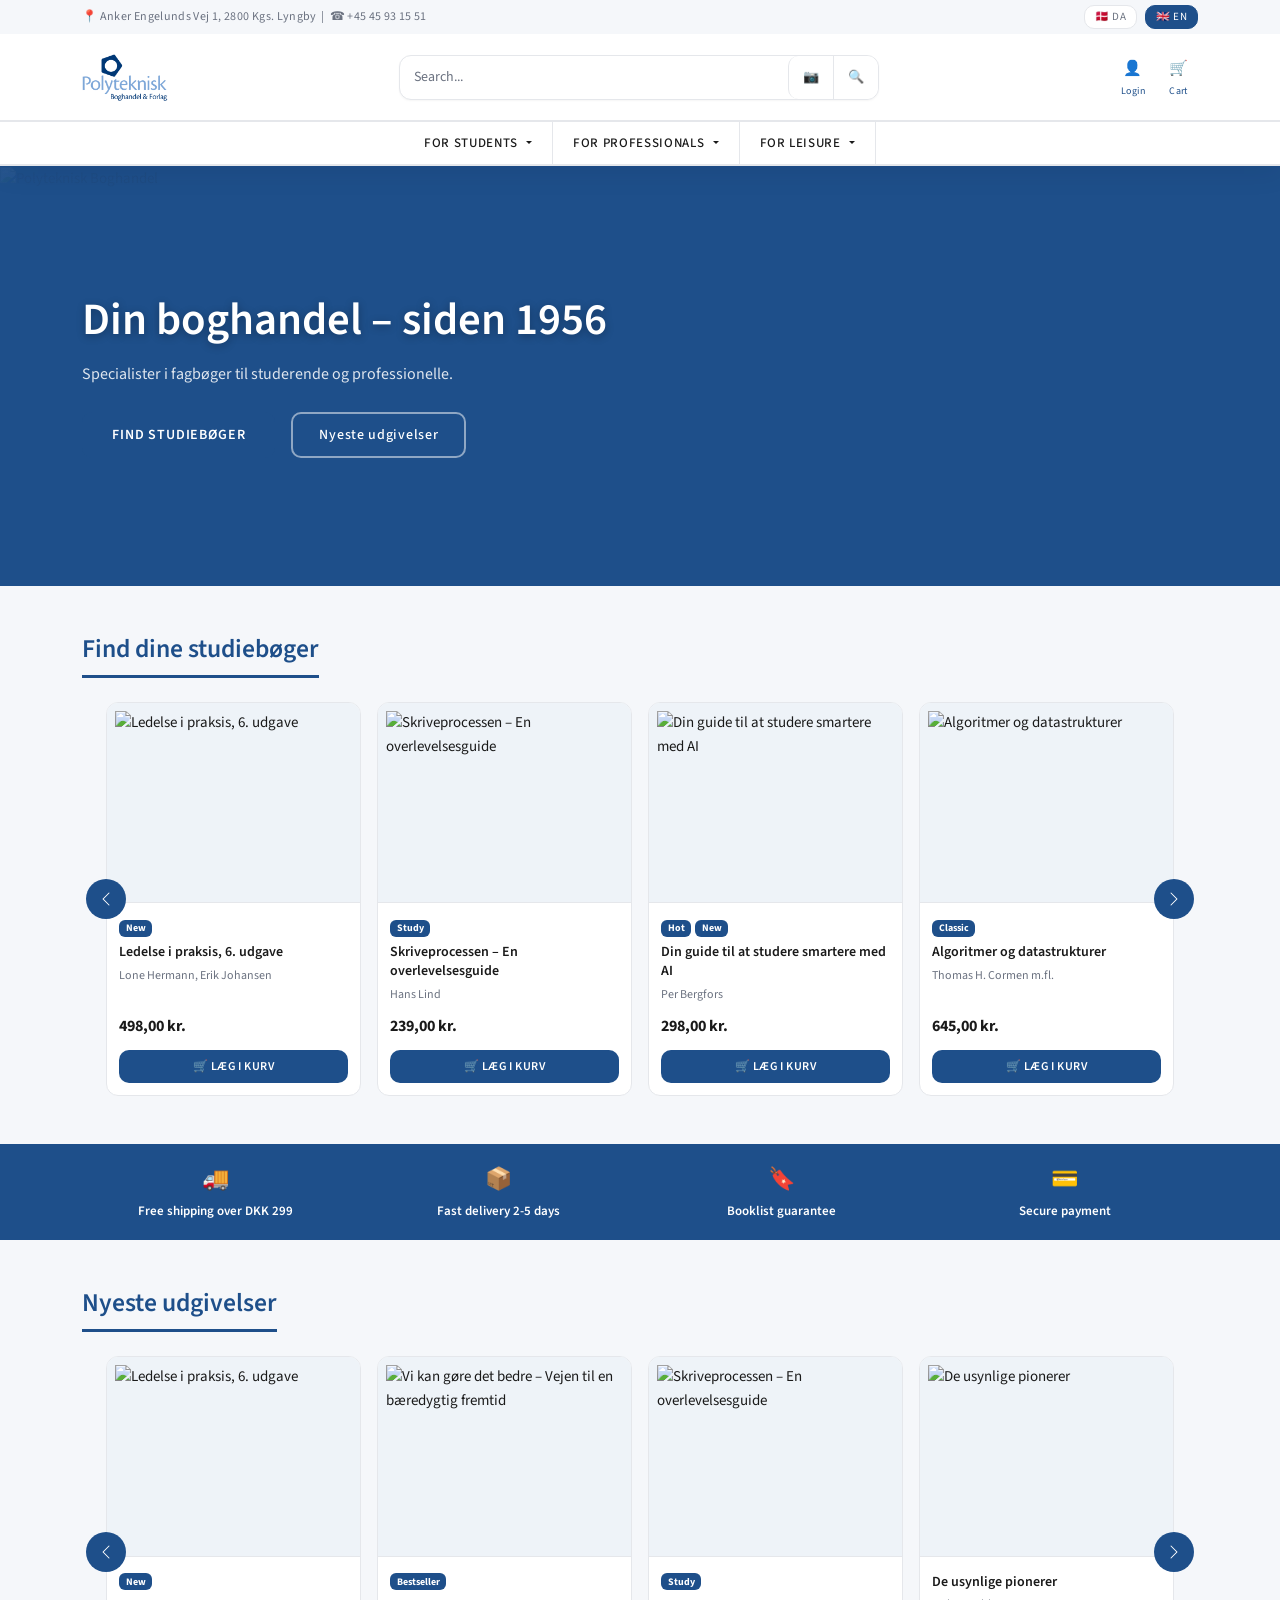
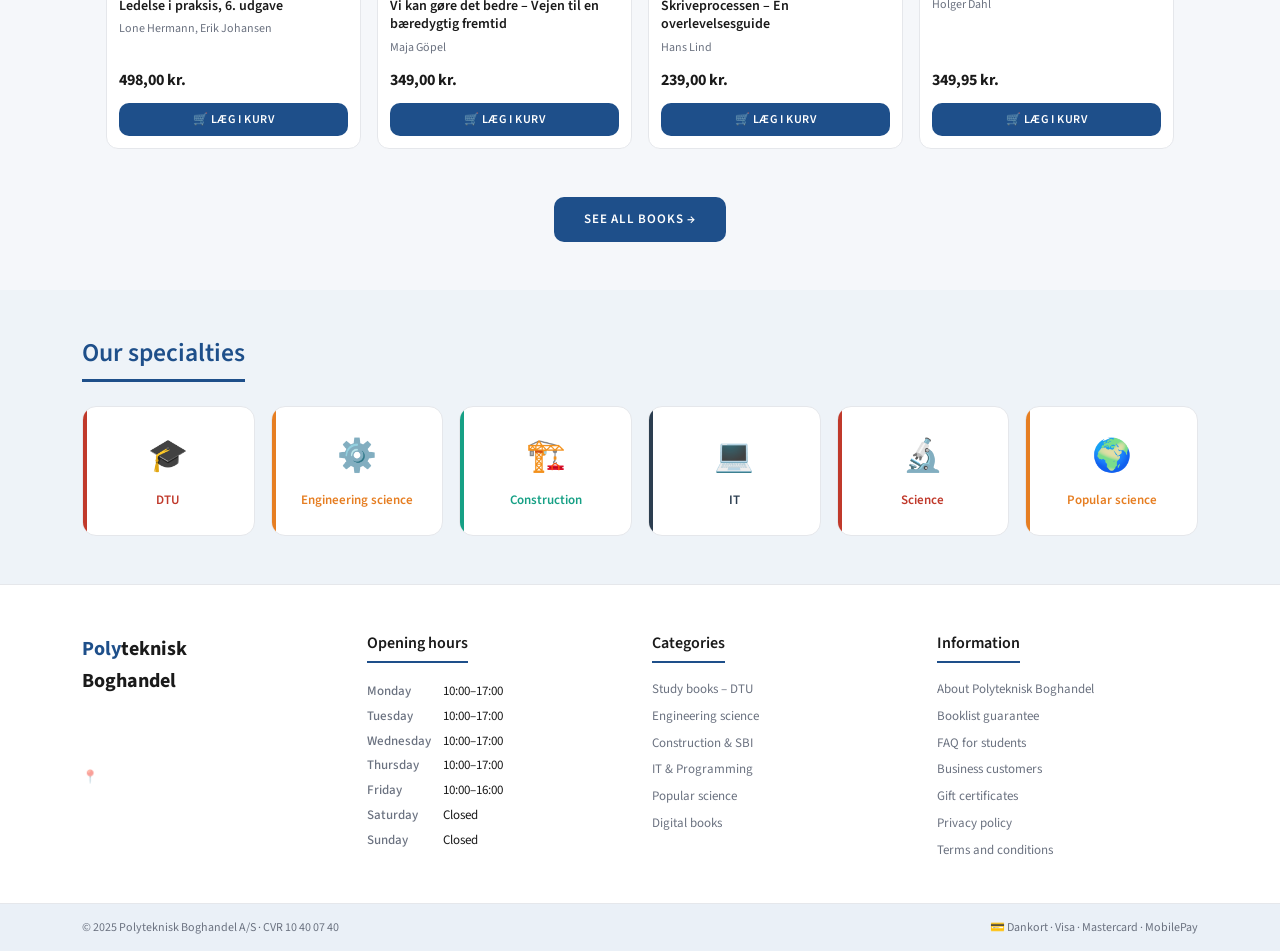
==== index-en.html @ ca93e213 "demo quickie" ====
<!DOCTYPE html>
<html lang="en">
<head>
  <meta charset="UTF-8">
  <meta name="viewport" content="width=device-width, initial-scale=1.0">
  <title>Polyteknisk Boghandel – Home</title>
  <link rel="icon" type="image/svg+xml" href="assets/polyteknisk-tab-icon-approx.svg">
  <link rel="stylesheet" href="https://cdn.jsdelivr.net/npm/bootstrap@5.3.3/dist/css/bootstrap.min.css">
  <link rel="stylesheet" href="styles.css">
</head>
<body>
  
  <!-- Header injected by partials.js -->
  <div id="header-mount">  </div>

  <section class="hero-section">
    <img class="hero-img"
      src="https://images.unsplash.com/photo-1481627834876-b7833e8f5570?w=1400&q=80"
      alt="Polyteknisk Boghandel">
    <div class="hero-overlay">
      <div class="container">
        <div class="hero-text">
          <h1 data-i18n="hero.title">Your bookstore – <em>since 1956</em></h1>
          <p data-i18n="hero.sub">Specialists in academic books for students and professionals.</p>
          <div class="d-flex gap-3 flex-wrap">
            <a href="product.html?cat=students" class="btn-hero" data-i18n="hero.btn1">Find your studybooks</a>
            <a href="product.html" class="btn-hero-outline" data-i18n="hero.btn2">Newly published books</a>
          </div>
        </div>
      </div>
    </div>
  </section>

  <section class="section-wrap bg-cream">
    <div class="container">
      <h2 class="section-heading" data-i18n="section.study">Find your studybooks</h2>
      <div class="position-relative px-4">
        <div id="studyCarousel" class="carousel slide book-carousel" data-bs-ride="carousel">
          <div class="carousel-inner" id="study-carousel-inner">
          </div>
          <button class="carousel-control-prev" type="button" data-bs-target="#studyCarousel" data-bs-slide="prev">
            <span class="carousel-control-prev-icon"></span>
          </button>
          <button class="carousel-control-next" type="button" data-bs-target="#studyCarousel" data-bs-slide="next">
            <span class="carousel-control-next-icon"></span>
          </button>
        </div>
      </div>
    </div>
  </section>

  <div style="background:var(--brand-primary); color:white; padding:18px 0;">
    <div class="container">
      <div class="row text-center g-3">
        <div class="col-6 col-md-3">
          <div style="font-size:22px; margin-bottom:4px;">🚚</div>
          <div style="font-size:13px; font-weight:600;">Free shipping over DKK 299</div>
        </div>
        <div class="col-6 col-md-3">
          <div style="font-size:22px; margin-bottom:4px;">📦</div>
          <div style="font-size:13px; font-weight:600;">Fast delivery 2-5 days</div>
        </div>
        <div class="col-6 col-md-3">
          <div style="font-size:22px; margin-bottom:4px;">🔖</div>
          <div style="font-size:13px; font-weight:600;">Booklist guarantee</div>
        </div>
        <div class="col-6 col-md-3">
          <div style="font-size:22px; margin-bottom:4px;">💳</div>
          <div style="font-size:13px; font-weight:600;">Secure payment</div>
        </div>
      </div>
    </div>
  </div>

  <section class="section-wrap">
    <div class="container">
      <h2 class="section-heading" data-i18n="section.new">Newly published books</h2>
      <div class="position-relative px-4">
        <div id="newCarousel" class="carousel slide book-carousel" data-bs-ride="false">
          <div class="carousel-inner" id="new-carousel-inner">
          </div>
          <button class="carousel-control-prev" type="button" data-bs-target="#newCarousel" data-bs-slide="prev">
            <span class="carousel-control-prev-icon"></span>
          </button>
          <button class="carousel-control-next" type="button" data-bs-target="#newCarousel" data-bs-slide="next">
            <span class="carousel-control-next-icon"></span>
          </button>
        </div>
      </div>
      <div class="text-center mt-5">
        <a href="product.html" class="btn-hero" style="font-size:13px;">See all books →</a>
      </div>
    </div>
  </section>

  <section class="section-wrap bg-warm">
    <div class="container">
      <h2 class="section-heading">Our specialties</h2>
      <div class="row g-3">
        <div class="col-6 col-md-4 col-lg-2">
          <a href="product.html?cat=dtu" class="text-decoration-none">
            <div class="category-card category-accent-red text-center p-4 h-100 d-flex flex-column align-items-center justify-content-center gap-2"
                 style="transition:box-shadow 0.2s,transform 0.2s;"
                 onmouseover="this.style.boxShadow='0 4px 16px rgba(0,0,0,0.12)';this.style.transform='translateY(-2px)'"
                 onmouseout="this.style.boxShadow='';this.style.transform=''">
              <div class="category-icon" style="font-size:2rem;">🎓</div>
              <div class="category-title" style="font-family:var(--font-display);font-size:13px;font-weight:600;">DTU</div>
            </div>
          </a>
        </div>
        <div class="col-6 col-md-4 col-lg-2">
          <a href="product.html?cat=engineering" class="text-decoration-none">
            <div class="category-card category-accent-orange text-center p-4 h-100 d-flex flex-column align-items-center justify-content-center gap-2"
                 style="transition:box-shadow 0.2s,transform 0.2s;"
                 onmouseover="this.style.boxShadow='0 4px 16px rgba(0,0,0,0.12)';this.style.transform='translateY(-2px)'"
                 onmouseout="this.style.boxShadow='';this.style.transform=''">
              <div class="category-icon" style="font-size:2rem;">⚙️</div>
              <div class="category-title" style="font-family:var(--font-display);font-size:13px;font-weight:600;">Engineering science</div>
            </div>
          </a>
        </div>
        <div class="col-6 col-md-4 col-lg-2">
          <a href="product.html?cat=building" class="text-decoration-none">
            <div class="category-card category-accent-teal text-center p-4 h-100 d-flex flex-column align-items-center justify-content-center gap-2"
                 style="transition:box-shadow 0.2s,transform 0.2s;"
                 onmouseover="this.style.boxShadow='0 4px 16px rgba(0,0,0,0.12)';this.style.transform='translateY(-2px)'"
                 onmouseout="this.style.boxShadow='';this.style.transform=''">
              <div class="category-icon" style="font-size:2rem;">🏗️</div>
              <div class="category-title" style="font-family:var(--font-display);font-size:13px;font-weight:600;">Construction</div>
            </div>
          </a>
        </div>
        <div class="col-6 col-md-4 col-lg-2">
          <a href="product.html?cat=it" class="text-decoration-none">
            <div class="category-card category-accent-dark text-center p-4 h-100 d-flex flex-column align-items-center justify-content-center gap-2"
                 style="transition:box-shadow 0.2s,transform 0.2s;"
                 onmouseover="this.style.boxShadow='0 4px 16px rgba(0,0,0,0.12)';this.style.transform='translateY(-2px)'"
                 onmouseout="this.style.boxShadow='';this.style.transform=''">
              <div class="category-icon" style="font-size:2rem;">💻</div>
              <div class="category-title" style="font-family:var(--font-display);font-size:13px;font-weight:600;">IT</div>
            </div>
          </a>
        </div>
        <div class="col-6 col-md-4 col-lg-2">
          <a href="product.html?cat=science" class="text-decoration-none">
            <div class="category-card category-accent-red text-center p-4 h-100 d-flex flex-column align-items-center justify-content-center gap-2"
                 style="transition:box-shadow 0.2s,transform 0.2s;"
                 onmouseover="this.style.boxShadow='0 4px 16px rgba(0,0,0,0.12)';this.style.transform='translateY(-2px)'"
                 onmouseout="this.style.boxShadow='';this.style.transform=''">
              <div class="category-icon" style="font-size:2rem;">🔬</div>
              <div class="category-title" style="font-family:var(--font-display);font-size:13px;font-weight:600;">Science</div>
            </div>
          </a>
        </div>
        <div class="col-6 col-md-4 col-lg-2">
          <a href="product.html?cat=popular" class="text-decoration-none">
            <div class="category-card category-accent-orange text-center p-4 h-100 d-flex flex-column align-items-center justify-content-center gap-2"
                 style="transition:box-shadow 0.2s,transform 0.2s;"
                 onmouseover="this.style.boxShadow='0 4px 16px rgba(0,0,0,0.12)';this.style.transform='translateY(-2px)'"
                 onmouseout="this.style.boxShadow='';this.style.transform=''">
              <div class="category-icon" style="font-size:2rem;">🌍</div>
              <div class="category-title" style="font-family:var(--font-display);font-size:13px;font-weight:600;">Popular science</div>
            </div>
          </a>
        </div>
      </div>
    </div>
  </section>

  <div class="modal fade" id="scanner-modal" tabindex="-1" aria-hidden="true">
    <div class="modal-dialog modal-dialog-centered modal-lg">
      <div class="modal-content scanner-modal-content">
        <div class="modal-header">
          <h5 class="modal-title">Scan book barcode</h5>
          <button type="button" class="btn-close" data-bs-dismiss="modal" aria-label="Close"></button>
        </div>
        <div class="modal-body">
          <div class="scanner-stage">
            <video id="scanner-video" autoplay playsinline muted></video>
            <div class="scanner-frame"></div>
            <div id="scanner-status" class="scanner-status">Camera ready</div>
          </div>
        </div>
        <div class="modal-footer">
          <button type="button" class="btn-hero-outline" data-bs-dismiss="modal">Close</button>
        </div>
      </div>
    </div>
  </div>

  <div id="footer-mount"></div>

  <script src="https://cdn.jsdelivr.net/npm/bootstrap@5.3.3/dist/js/bootstrap.bundle.min.js"></script>
  <script src="data.js"></script>
  <script src="partials-en.js"></script>
  <script src="cart.js"></script>
  <script src="main.js"></script>
  <script>
    /**
     * Build carousel slides — groups books into rows of 4 (desktop) per slide
     */
    document.addEventListener('DOMContentLoaded', function () {

      function buildCarouselSlides(containerId, books) {
        const container = document.getElementById(containerId);
        if (!container) return;
        const perSlide = 4;
        const slides = [];
        for (let i = 0; i < books.length; i += perSlide) {
          slides.push(books.slice(i, i + perSlide));
        }
        container.innerHTML = slides.map((group, idx) => `
          <div class="carousel-item ${idx === 0 ? 'active' : ''}">
            <div class="row g-3">
              ${group.map(b => `<div class="col-6 col-md-3">${buildBookCard(b)}</div>`).join('')}
            </div>
          </div>
        `).join('');
      }

      // Study books: filter by student/study tags
      const studyBooks = BOOKS.filter(b =>
        b.category.some(c => ['students','dtu','zealand','ek','management'].includes(c))
      );
      buildCarouselSlides('study-carousel-inner', studyBooks);

      // New releases: tagged New or recent year
      const newBooks = BOOKS.filter(b => b.tags.includes('New') || b.year >= 2024);
      buildCarouselSlides('new-carousel-inner', newBooks);
    });
  </script>
</body>
</html>
---- styles.css ----
@import url('https://fonts.googleapis.com/css2?family=Playfair+Display:wght@400;600;700&family=Source+Sans+3:wght@300;400;500;600&display=swap');

:root {
  --brand-primary: #1E4F8A;
  --brand-primary-dark: #163b68;
  --brand-secondary: #2F6FB2;
  --brand-secondary-soft: #dce9f8;
  --accent-red: #C0392B;
  --accent-orange: #E67E22;
  --accent-teal: #16A085;
  --accent-dark-blue: #2C3E50;
  --ui-bg: #F5F7FA;
  --ui-card: #FFFFFF;
  --ui-text: #1A1A1A;
  --ui-text-muted: #6B7280;
  --ui-border: #E5E7EB;

  /* Backward-compatible aliases used in the HTML/JS */
  --poly-red: var(--brand-primary);
  --poly-red-dark: var(--brand-primary-dark);
  --poly-red-light: var(--brand-secondary);
  --poly-navy: var(--brand-primary);
  --poly-navy-light: var(--brand-secondary);
  --poly-gold: var(--accent-orange);
  --poly-cream: var(--ui-bg);
  --poly-warm-gray: #EEF3F8;
  --poly-text: var(--ui-text);
  --poly-text-muted: var(--ui-text-muted);
  --poly-border: var(--ui-border);
  --poly-white: var(--ui-card);

  --shadow-sm: 0 1px 2px rgba(30, 79, 138, 0.06);
  --shadow-md: 0 8px 24px rgba(15, 23, 42, 0.08);
  --shadow-lg: 0 18px 48px rgba(15, 23, 42, 0.14);
  --transition: 0.22s ease;
  --font-display: 'Source Sans 3', sans-serif;
  --font-body: 'Source Sans 3', sans-serif;
}

/* ---- Base ---- */
*, *::before, *::after { box-sizing: border-box; }

body {
  font-family: var(--font-body);
  color: var(--poly-text);
  background: var(--ui-bg);
  font-size: 15px;
  line-height: 1.6;
  -webkit-font-smoothing: antialiased;
}

a { color: var(--brand-primary); text-decoration: none; transition: color var(--transition); }
a:hover { color: var(--poly-red-dark); }

h1,h2,h3,h4,h5 { font-family: var(--font-display); font-weight: 600; }

img { max-width: 100%; }

/* ---- Language Bar ---- */
#lang-bar {
  background: var(--ui-bg);
  color: var(--ui-text-muted);
  font-size: 12px;
  padding: 5px 0;
  letter-spacing: 0.03em;
}
#lang-bar a { color: var(--ui-text-muted); font-size: 12px; }
#lang-bar a:hover { color: var(--brand-primary); }
.lang-btn {
  background: var(--ui-card);
  border: 1px solid var(--ui-border);
  color: var(--ui-text-muted);
  font-size: 11px;
  padding: 2px 10px;
  border-radius: 10px;
  cursor: pointer;
  transition: all var(--transition);
  font-family: var(--font-body);
  letter-spacing: 0.04em;
}
.lang-btn.active, .lang-btn:hover {
  background: var(--brand-primary);
  border-color: var(--brand-primary);
  color: #fff;
}

/* ---- Header / Navbar ---- */
#main-header {
  background: var(--poly-white);
  border-bottom: 1px solid var(--poly-border);
  position: sticky;
  top: 0;
  z-index: 1030;
  box-shadow: var(--shadow-md);
}

.header-logo-area {
  padding: 16px 0 14px;
  border-bottom: 1px solid var(--poly-border);
}

.site-logo {
  font-family: var(--font-display);
  font-size: 26px;
  font-weight: 700;
  color: var(--brand-primary);
  line-height: 1.1;
  display: flex;
  align-items: center;
  gap: 10px;
}
.site-logo span.logo-poly { color: var(--brand-primary); }
.site-logo span.logo-sub {
  font-size: 11px;
  font-weight: 400;
  color: var(--poly-text-muted);
  font-family: var(--font-body);
  letter-spacing: 0.08em;
  text-transform: uppercase;
  display: block;
  line-height: 1.2;
}
.logo-img {
  height: 48px;   /* desktop */
  width: auto;    /* keeps proportions */
  display: block;
}

@media (max-width: 768px) {
  .logo-img {
    height: 36px;
  }
}

.logo-icon {
  width: 44px;
  height: 44px;
  background: var(--accent-teal);
  border-radius: 14px;
  display: flex;
  align-items: center;
  justify-content: center;
  color: white;
  font-size: 20px;
  flex-shrink: 0;
}

/* Search bar */
.header-search {
  max-width: 480px;
}
.search-wrapper {
  position: relative;
  display: flex;
  align-items: center;
}
.search-input {
  width: 100%;
  border: 2px solid var(--poly-border);
  border-radius: 3px 0 0 3px;
  padding: 8px 14px;
  font-family: var(--font-body);
  font-size: 14px;
  outline: none;
  transition: border-color var(--transition);
  background: var(--ui-bg);
}
.search-input:focus { border-color: var(--brand-primary); background: #fff; }


.search-btn,
.scan-btn {
  background: var(--ui-card);
  border: 1px solid var(--ui-border);
  color: var(--ui-text-muted);

  padding: 6px 12px;
  font-size: 13px;

  border-radius: 10px;
  cursor: pointer;

  transition: all var(--transition);

  display: flex;
  align-items: center;
  justify-content: center;
}

/* spacing between them */
.scan-btn {
  border-radius: 10px 0 0 10px;
  border-right: none;
  background: var(--brand-primary);
  border-color: var(--brand-primary);
}

.search-btn {
  border-radius: 0 10px 10px 0;
}

/* hover */
.search-btn:hover,
.scan-btn:hover {
  background: var(--primary);
  color: white;
  border-color: var(--primary);
}



/* Header icons */
.header-icons { gap: 4px; }
.hdr-icon-btn {
  background: none;
  border: none;
  cursor: pointer;
  padding: 7px 10px;
  border-radius: 12px;
  color: var(--brand-primary);
  font-size: 15px;
  display: flex;
  flex-direction: column;
  align-items: center;
  gap: 2px;
  transition: background var(--transition), color var(--transition);
  position: relative;
  font-family: var(--font-body);
}
.hdr-icon-btn:hover { background: #EEF3F8; color: var(--brand-primary); }
.hdr-icon-btn .icon-label { font-size: 10px; letter-spacing: 0.04em; }
.cart-badge {
  position: absolute;
  top: 4px; right: 6px;
  background: var(--brand-primary);
  color: white;
  font-size: 10px;
  min-width: 16px;
  height: 16px;
  border-radius: 8px;
  display: flex;
  align-items: center;
  justify-content: center;
  font-weight: 700;
  padding: 0 3px;
}

/* ---- Category Nav Bar ---- */
#cat-nav {
  background: var(--ui-card);
  border-top: 1px solid var(--ui-border);
  border-bottom: 1px solid var(--ui-border);
}
#cat-nav .navbar-nav { gap: 0; }
#cat-nav .nav-link {
  color: var(--ui-text) !important;
  font-family: var(--font-body);
  font-size: 13px;
  font-weight: 500;
  letter-spacing: 0.05em;
  text-transform: uppercase;
  padding: 11px 20px !important;
  border-right: 1px solid var(--ui-border);
  transition: background var(--transition), color var(--transition);
  display: flex;
  align-items: center;
  gap: 5px;
}
#cat-nav .nav-link:hover,
#cat-nav .nav-link.show { color: var(--brand-primary) !important; background: rgba(47,111,178,0.08); }
#cat-nav .dropdown-menu {
  border: none;
  border-radius: 0 0 4px 4px;
  box-shadow: var(--shadow-lg);
  padding: 8px 0;
  background: var(--poly-white);
  min-width: 220px;
  margin-top: 0;
}
#cat-nav .dropdown-item {
  font-size: 14px;
  padding: 7px 20px;
  color: var(--poly-text);
  transition: background var(--transition);
}
#cat-nav .dropdown-item:hover { background: #EEF3F8; color: var(--brand-primary); }
#cat-nav .dropdown-divider { border-color: var(--poly-border); }

/* ---- Hero Banner ---- */
.hero-section {
  position: relative;
  overflow: hidden;
  background: var(--brand-primary);
  min-height: 420px;
}
.hero-img {
  width: 100%;
  height: 420px;
  object-fit: cover;
  opacity: 0.55;
}
.hero-overlay {
  position: absolute;
  inset: 0;
  background: linear-gradient(90deg, rgba(30,79,138,0.92) 0%, rgba(30,79,138,0.72) 55%, rgba(30,79,138,0.18) 100%);
  display: flex;
  align-items: center;
}
.hero-text { max-width: 560px; }
.hero-text h1 {
  font-size: 2.8rem;
  color: #fff;
  line-height: 1.15;
  margin-bottom: 16px;
  text-shadow: 0 2px 8px rgba(0,0,0,0.3);
}
.hero-text h1 em { color: #ffffff; font-style: normal; }
.hero-text p { color: rgba(255,255,255,0.85); font-size: 16px; margin-bottom: 24px; }
.btn-hero {
  background: var(--brand-primary);
  color: white;
  border: none;
  padding: 12px 30px;
  font-size: 14px;
  font-weight: 600;
  letter-spacing: 0.06em;
  text-transform: uppercase;
  border-radius: 10px;
  transition: background var(--transition), transform var(--transition);
  display: inline-block;
}
.btn-hero:hover { background: var(--brand-primary-dark); color: white; transform: translateY(-1px); }
.btn-hero-outline {
  background: transparent;
  border: 2px solid rgba(255,255,255,0.5);
  color: white;
  padding: 10px 26px;
  font-size: 14px;
  font-weight: 500;
  letter-spacing: 0.05em;
  border-radius: 10px;
  transition: all var(--transition);
  display: inline-block;
}
.btn-hero-outline:hover { border-color: white; background: rgba(255,255,255,0.12); color: white; }

/* ---- Section Headings ---- */
.section-heading {
  font-family: var(--font-display);
  font-size: 1.6rem;
  color: var(--brand-primary);
  padding-bottom: 10px;
  border-bottom: 3px solid var(--poly-red);
  margin-bottom: 24px;
  display: inline-block;
}
.section-wrap { padding: 48px 0; }
.section-wrap.bg-cream { background: var(--ui-bg); }
.section-wrap.bg-warm { background: #EEF3F8; }

/* ---- Book Cards ---- */
.book-card {
  background: var(--poly-white);
  border: 1px solid var(--poly-border);
  border-radius: 12px;
  overflow: hidden;
  transition: box-shadow var(--transition), transform var(--transition);
  height: 100%;
  display: flex;
  flex-direction: column;
}
.book-card:hover {
  box-shadow: var(--shadow-md);
  transform: translateY(-4px);
}
.book-card-img {
  background: #EEF3F8;
  display: flex;
  align-items: center;
  justify-content: center;
  overflow: hidden;
  height: 200px;
  border-bottom: 1px solid var(--poly-border);
}
.book-card-img img {
  height: 100%;
  width: 100%;
  object-fit: contain;
  padding: 8px;
  transition: transform var(--transition);
}
.book-card:hover .book-card-img img { transform: scale(1.04); }
.book-card-body {
  padding: 12px;
  flex: 1;
  display: flex;
  flex-direction: column;
}
.book-card-title {
  font-family: var(--font-display);
  font-size: 14px;
  font-weight: 600;
  color: var(--poly-text);
  margin-bottom: 4px;
  line-height: 1.35;
  display: -webkit-box;
  -webkit-line-clamp: 2;
  -webkit-box-orient: vertical;
  overflow: hidden;
}
.book-card-author {
  font-size: 12px;
  color: var(--poly-text-muted);
  margin-bottom: 10px;
  flex: 1;
}
.book-card-price {
  font-size: 16px;
  font-weight: 700;
  color: var(--ui-text);
  margin-bottom: 10px;
  font-family: var(--font-display);
}
.btn-add-cart {
  background: var(--brand-primary);
  color: white;
  border: none;
  padding: 7px 12px;
  font-size: 12px;
  font-weight: 600;
  letter-spacing: 0.04em;
  text-transform: uppercase;
  border-radius: 10px;
  cursor: pointer;
  width: 100%;
  transition: background var(--transition);
  font-family: var(--font-body);
}
.btn-add-cart:hover { background: var(--brand-secondary); }

/* Carousel Overrides */
.book-carousel .carousel-control-prev,
.book-carousel .carousel-control-next {
  width: 40px;
  height: 40px;
  background: var(--brand-primary);
  border-radius: 999px;
  top: 50%;
  transform: translateY(-50%);
  opacity: 1;
}
.book-carousel .carousel-control-prev { left: -20px; }
.book-carousel .carousel-control-next { right: -20px; }
.book-carousel .carousel-control-prev-icon,
.book-carousel .carousel-control-next-icon { width: 16px; height: 16px; }

/* ---- Product Page ---- */
.filter-sidebar {
  border: 1px solid var(--poly-border);
  border-radius: 12px;
  padding: 16px;
  background: var(--poly-white);
}
.filter-sidebar h6 {
  font-family: var(--font-display);
  font-size: 13px;
  text-transform: uppercase;
  letter-spacing: 0.06em;
  color: var(--brand-primary);
  border-bottom: 2px solid var(--poly-red);
  padding-bottom: 6px;
  margin-bottom: 12px;
}
.filter-check { font-size: 13px; margin-bottom: 5px; }
.filter-check input[type=checkbox]:checked { accent-color: var(--brand-primary); }

.product-toolbar {
  background: #EEF3F8;
  border: 1px solid var(--poly-border);
  border-radius: 12px;
  padding: 10px 16px;
  margin-bottom: 20px;
  display: flex;
  align-items: center;
  justify-content: space-between;
  gap: 12px;
  flex-wrap: wrap;
}
.product-toolbar select {
  border: 1px solid var(--poly-border);
  border-radius: 10px;
  padding: 5px 10px;
  font-size: 13px;
  font-family: var(--font-body);
  background: white;
}
.view-toggle button {
  background: none;
  border: 1px solid var(--poly-border);
  padding: 5px 9px;
  cursor: pointer;
  color: var(--poly-text-muted);
  transition: all var(--transition);
}
.view-toggle button.active,
.view-toggle button:hover {
  background: var(--brand-primary);
  color: white;
  border-color: var(--brand-primary);
}

/* Product list view */
.book-card.list-view {
  flex-direction: row;
}
.book-card.list-view .book-card-img {
  width: 100px;
  min-width: 100px;
  height: auto;
  border-bottom: none;
  border-right: 1px solid var(--poly-border);
}

/* Breadcrumb */
.poly-breadcrumb {
  font-size: 12px;
  padding: 10px 0;
  color: var(--poly-text-muted);
}
.poly-breadcrumb a { color: var(--poly-text-muted); }
.poly-breadcrumb a:hover { color: var(--brand-primary); }
.poly-breadcrumb .sep { margin: 0 5px; }

/* ---- Cart Offcanvas ---- */
.offcanvas-cart { max-width: 420px; }
.offcanvas-cart .offcanvas-header {
  background: var(--brand-primary);
  color: white;
  padding: 16px 20px;
}
.offcanvas-cart .offcanvas-title { font-family: var(--font-display); font-size: 18px; }
.offcanvas-cart .btn-close { filter: invert(1); }

.cart-item {
  display: flex;
  gap: 12px;
  padding: 14px 0;
  border-bottom: 1px solid var(--poly-border);
  align-items: flex-start;
}
.cart-item-img {
  width: 60px;
  height: 80px;
  object-fit: contain;
  border: 1px solid var(--poly-border);
  border-radius: 10px;
  background: #EEF3F8;
  flex-shrink: 0;
  padding: 3px;
}
.cart-item-info { flex: 1; }
.cart-item-title {
  font-family: var(--font-display);
  font-size: 14px;
  font-weight: 600;
  line-height: 1.3;
  margin-bottom: 3px;
}
.cart-item-author { font-size: 12px; color: var(--poly-text-muted); margin-bottom: 8px; }
.cart-item-price { font-weight: 700; color: var(--brand-primary); font-size: 15px; }
.cart-qty {
  display: flex;
  align-items: center;
  gap: 6px;
  margin-top: 8px;
}
.cart-qty button {
  background: #EEF3F8;
  border: 1px solid var(--poly-border);
  width: 26px;
  height: 26px;
  border-radius: 10px;
  cursor: pointer;
  font-size: 15px;
  display: flex;
  align-items: center;
  justify-content: center;
  transition: background var(--transition);
}
.cart-qty button:hover { background: var(--brand-primary); color: white; border-color: var(--brand-primary); }
.cart-qty span { font-weight: 600; min-width: 24px; text-align: center; font-size: 14px; }
.cart-remove {
  background: none;
  border: none;
  cursor: pointer;
  color: var(--poly-text-muted);
  font-size: 18px;
  padding: 0 4px;
  transition: color var(--transition);
}
.cart-remove:hover { color: var(--brand-primary); }

.cart-footer {
  position: sticky;
  bottom: 0;
  background: white;
  padding: 16px 20px;
  border-top: 2px solid var(--poly-border);
}
.cart-total { font-family: var(--font-display); font-size: 20px; color: var(--brand-primary); }
.cart-total span { color: var(--brand-primary); }
.btn-checkout {
  background: var(--brand-primary);
  color: white;
  border: none;
  width: 100%;
  padding: 13px;
  font-size: 14px;
  font-weight: 700;
  letter-spacing: 0.06em;
  text-transform: uppercase;
  border-radius: 10px;
  cursor: pointer;
  margin-top: 12px;
  font-family: var(--font-body);
  transition: background var(--transition);
}
.btn-checkout:hover { background: var(--brand-primary-dark); }

/* ---- Login Modal ---- */
.modal-login .modal-header {
  background: var(--brand-primary);
  color: white;
  border-bottom: none;
}
.modal-login .modal-title { font-family: var(--font-display); }
.modal-login .btn-close { filter: invert(1); }
.modal-login .modal-body { padding: 28px 32px; }
.form-label-poly {
  font-size: 12px;
  font-weight: 600;
  text-transform: uppercase;
  letter-spacing: 0.06em;
  color: var(--poly-text-muted);
  margin-bottom: 4px;
}
.form-control-poly {
  border: 1px solid var(--poly-border);
  border-radius: 10px;
  padding: 10px 14px;
  font-size: 14px;
  font-family: var(--font-body);
  transition: border-color var(--transition);
  width: 100%;
}
.form-control-poly:focus {
  outline: none;
  border-color: var(--brand-primary);
  box-shadow: 0 0 0 3px rgba(192,57,43,0.12);
}
.btn-login-submit {
  background: var(--brand-primary);
  color: white;
  border: none;
  width: 100%;
  padding: 12px;
  font-size: 14px;
  font-weight: 700;
  letter-spacing: 0.06em;
  text-transform: uppercase;
  border-radius: 10px;
  cursor: pointer;
  font-family: var(--font-body);
  transition: background var(--transition);
  margin-top: 8px;
}
.btn-login-submit:hover { background: var(--brand-primary-dark); }
.login-divider { text-align: center; color: var(--poly-text-muted); font-size: 12px; margin: 16px 0; position: relative; }
.login-divider::before, .login-divider::after {
  content: '';
  position: absolute;
  top: 50%;
  width: 42%;
  height: 1px;
  background: var(--poly-border);
}
.login-divider::before { left: 0; }
.login-divider::after { right: 0; }

/* ---- Scanner Modal ---- */
#scanner-modal .modal-body { padding: 0; background: #000; }
#reader { width: 100%; }

/* ---- Footer ---- */
footer {
  background: var(--ui-card);
  color: var(--ui-text-muted);
  border-top: 1px solid var(--ui-border);
  padding: 48px 0 0;
  font-size: 14px;
}
footer h5 {
  font-family: var(--font-display);
  color: var(--ui-text);
  font-size: 16px;
  margin-bottom: 16px;
  padding-bottom: 8px;
  border-bottom: 2px solid var(--poly-red);
  display: inline-block;
}
footer a { color: var(--ui-text-muted); font-size: 13px; display: block; margin-bottom: 6px; }
footer a:hover { color: var(--brand-primary); }
.footer-hours td { padding: 2px 12px 2px 0; font-size: 13px; }
.footer-hours td:first-child { font-weight: 500; color: var(--ui-text-muted); }
.footer-hours td:last-child { color: var(--ui-text); }
.footer-bottom {
  background: #EAF0F7;
  margin-top: 36px;
  padding: 14px 0;
  font-size: 12px;
  color: var(--ui-text-muted);
  border-top: 1px solid var(--ui-border);
}
.footer-logo-text {
  font-family: var(--font-display);
  font-size: 20px;
  font-weight: 700;
  color: var(--ui-text);
  margin-bottom: 10px;
}
.footer-logo-text span { color: var(--brand-primary); }

/* ---- Toast notifications ---- */
.poly-toast {
  position: fixed;
  bottom: 24px;
  right: 24px;
  background: var(--brand-primary);
  color: white;
  padding: 12px 20px;
  border-radius: 12px;
  border-left: 4px solid var(--poly-red);
  box-shadow: var(--shadow-lg);
  font-size: 14px;
  z-index: 9999;
  transform: translateX(120%);
  transition: transform 0.3s ease;
  max-width: 320px;
}
.poly-toast.show { transform: translateX(0); }



/* ---- Homepage category accents ---- */
.category-card {
  position: relative;
  border: 1px solid var(--ui-border);
  border-radius: 14px;
  background: var(--ui-card);
  overflow: hidden;
}
.category-card::before {
  content: '';
  position: absolute;
  inset: 0 auto 0 0;
  width: 4px;
  background: var(--card-accent, var(--brand-primary));
}
.category-card .category-icon,
.category-card .category-title {
  color: var(--card-accent, var(--brand-primary)) !important;
}
.category-card:hover {
  box-shadow: var(--shadow-md) !important;
  transform: translateY(-4px) !important;
}
.category-accent-red { --card-accent: var(--accent-red); }
.category-accent-orange { --card-accent: var(--accent-orange); }
.category-accent-teal { --card-accent: var(--accent-teal); }
.category-accent-dark { --card-accent: var(--accent-dark-blue); }

/* ---- Utility ---- */
.text-red { color: var(--brand-primary); }
.text-navy { color: var(--brand-primary); }
.bg-navy { background: var(--brand-primary); }
.bg-cream { background: var(--ui-bg); }

/* ---- Mobile offcanvas nav ---- */
.offcanvas-nav .offcanvas-header {
  background: var(--brand-primary);
  color: white;
}
.offcanvas-nav .offcanvas-title { font-family: var(--font-display); }
.offcanvas-nav .btn-close { filter: invert(1); }
.offcanvas-nav .nav-cat-title {
  font-weight: 700;
  font-size: 13px;
  letter-spacing: 0.06em;
  text-transform: uppercase;
  color: var(--brand-primary);
  padding: 10px 16px;
  background: #EEF3F8;
  border-bottom: 1px solid var(--poly-border);
  display: flex;
  justify-content: space-between;
  align-items: center;
  cursor: pointer;
}
.offcanvas-nav .nav-cat-title:hover { color: var(--brand-primary); }
.offcanvas-nav .nav-sub-links { display: none; }
.offcanvas-nav .nav-sub-links.show { display: block; }
.offcanvas-nav .nav-sub-links a {
  display: block;
  padding: 8px 28px;
  font-size: 14px;
  color: var(--poly-text);
  border-bottom: 1px solid var(--poly-border);
}
.offcanvas-nav .nav-sub-links a:hover { color: var(--brand-primary); background: #EEF3F8; }

/* ---- Responsive ---- */
@media (max-width: 991px) {
  .hero-text h1 { font-size: 2rem; }
  #cat-nav .navbar { justify-content: center; }
}
@media (max-width: 767px) {
  .hero-img { height: 280px; }
  .hero-section { min-height: 280px; }
  .hero-text h1 { font-size: 1.6rem; }
  .hero-text p { font-size: 14px; }
  .section-wrap { padding: 32px 0; }
}


.scanner-modal-content {
  border: 1px solid var(--ui-border);
  border-radius: 16px;
  overflow: hidden;
}

.scanner-stage {
  position: relative;
  background: #000;
  border-radius: 12px;
  overflow: hidden;
  min-height: 320px;
}

#scanner-video {
  display: block;
  width: 100%;
  height: min(70vh, 520px);
  object-fit: cover;
  background: #000;
}

.scanner-frame {
  position: absolute;
  inset: 50% auto auto 50%;
  width: min(72%, 420px);
  height: 120px;
  transform: translate(-50%, -50%);
  border: 2px solid rgba(255,255,255,0.9);
  border-radius: 14px;
  box-shadow: 0 0 0 9999px rgba(0,0,0,0.28);
  pointer-events: none;
}

.scanner-status {
  position: absolute;
  left: 12px;
  right: 12px;
  bottom: 12px;
  padding: 8px 12px;
  background: rgba(17, 24, 39, 0.72);
  color: #fff;
  border-radius: 10px;
  font-size: 13px;
}







.header-search {
  max-width: 480px;
  width: 100%;
}

.search-wrapper {
  display: flex;
  align-items: stretch;
  width: 100%;
  background: var(--ui-card);
  border: 1px solid var(--ui-border);
  border-radius: 12px;
  overflow: hidden;
  box-shadow: 0 1px 2px rgba(0,0,0,0.04);
  transition: border-color var(--transition), box-shadow var(--transition);
}

.search-wrapper:focus-within {
  border-color: var(--brand-primary);
  box-shadow: 0 0 0 3px rgba(30, 79, 138, 0.10);
}

.search-input {
  flex: 1;
  min-width: 0;
  border: none;
  background: transparent;
  color: var(--ui-text);
  padding: 10px 14px;
  font-size: 14px;
  outline: none;
  border-radius: 0;
}

.search-input::placeholder {
  color: var(--ui-text-muted);
}

.scan-btn,
.search-btn {
  background: var(--ui-card);
  border: none;
  border-left: 1px solid var(--ui-border);
  color: var(--ui-text-muted);
  padding: 0 14px;
  min-width: 42px;
  display: flex;
  align-items: center;
  justify-content: center;
  transition: all var(--transition);
}

.scan-btn:hover,
.search-btn:hover {
  background: var(--brand-primary);
  color: #fff;
}

.scan-btn:focus,
.search-btn:focus {
  outline: none;
}



.offcanvas-nav .nav-cat-title {
  width: 100%;
  background: var(--ui-card);
  color: var(--brand-primary);
  padding: 14px 16px;
  font-size: 13px;
  font-weight: 700;
  letter-spacing: 0.04em;
  text-transform: uppercase;
  border-bottom: 1px solid var(--ui-border);
  display: flex;
  justify-content: space-between;
  align-items: center;
  cursor: pointer;
}

.offcanvas-nav .nav-cat-title:hover {
  background: var(--ui-bg);
}

.offcanvas-nav .nav-sub-links a {
  display: block;
  padding: 10px 24px;
  font-size: 14px;
  color: var(--ui-text);
  border-bottom: 1px solid var(--ui-border);
  background: #fff;
}

.offcanvas-nav .nav-sub-links a:hover {
  background: var(--ui-bg);
  color: var(--brand-primary);
}
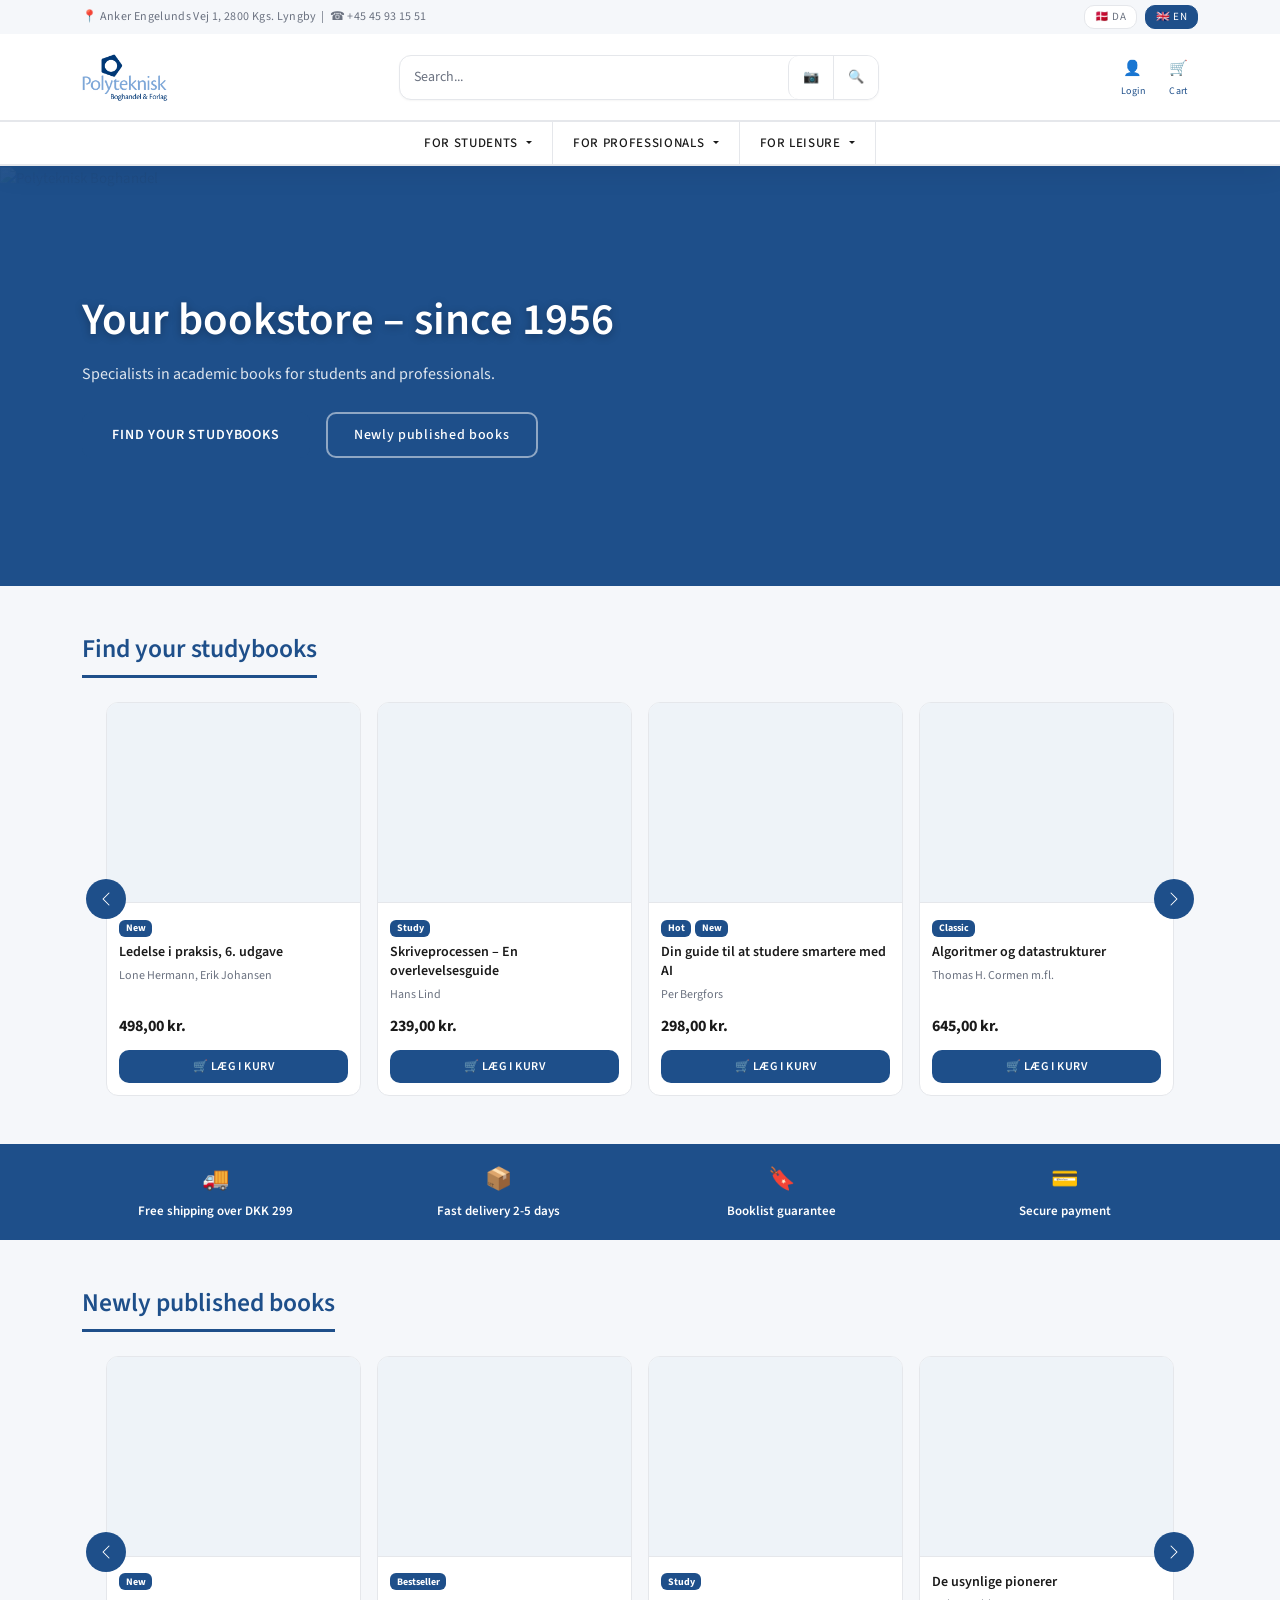
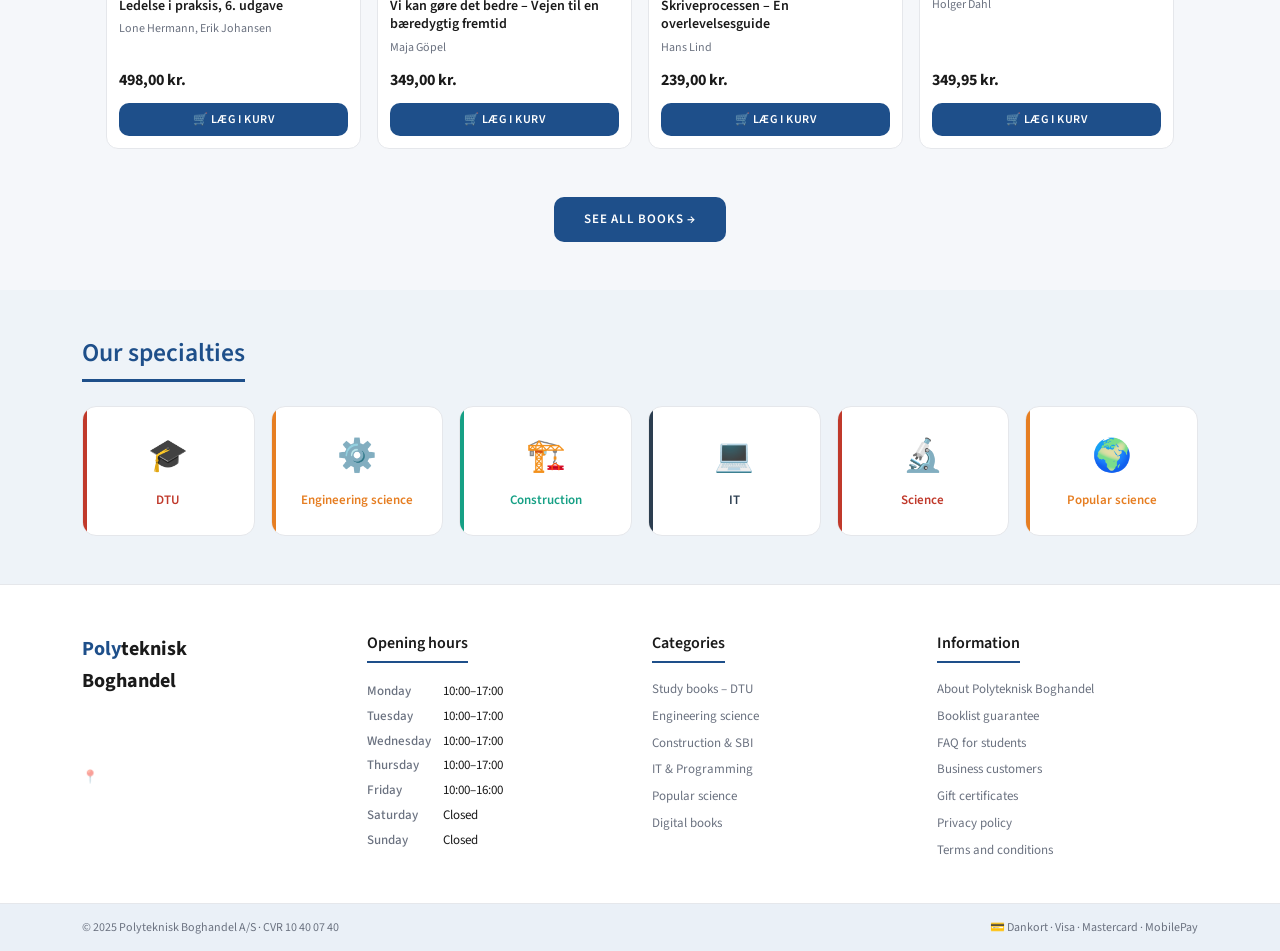
==== commit 1d5a3c32: "update language format" ====
--- a/index-en.html
+++ b/index-en.html
@@ -20,11 +20,11 @@
     <div class="hero-overlay">
       <div class="container">
         <div class="hero-text">
-          <h1 data-i18n="hero.title">Your bookstore – <em>since 1956</em></h1>
-          <p data-i18n="hero.sub">Specialists in academic books for students and professionals.</p>
+          <h1>Your bookstore – <em>since 1956</em></h1>
+          <p>Specialists in academic books for students and professionals.</p>
           <div class="d-flex gap-3 flex-wrap">
-            <a href="product.html?cat=students" class="btn-hero" data-i18n="hero.btn1">Find your studybooks</a>
-            <a href="product.html" class="btn-hero-outline" data-i18n="hero.btn2">Newly published books</a>
+            <a href="product.html?cat=students" class="btn-hero">Find your studybooks</a>
+            <a href="product.html" class="btn-hero-outline">Newly published books</a>
           </div>
         </div>
       </div>
@@ -33,7 +33,7 @@
 
   <section class="section-wrap bg-cream">
     <div class="container">
-      <h2 class="section-heading" data-i18n="section.study">Find your studybooks</h2>
+      <h2 class="section-heading">Find your studybooks</h2>
       <div class="position-relative px-4">
         <div id="studyCarousel" class="carousel slide book-carousel" data-bs-ride="carousel">
           <div class="carousel-inner" id="study-carousel-inner">
@@ -74,7 +74,7 @@
 
   <section class="section-wrap">
     <div class="container">
-      <h2 class="section-heading" data-i18n="section.new">Newly published books</h2>
+      <h2 class="section-heading" >Newly published books</h2>
       <div class="position-relative px-4">
         <div id="newCarousel" class="carousel slide book-carousel" data-bs-ride="false">
           <div class="carousel-inner" id="new-carousel-inner">
